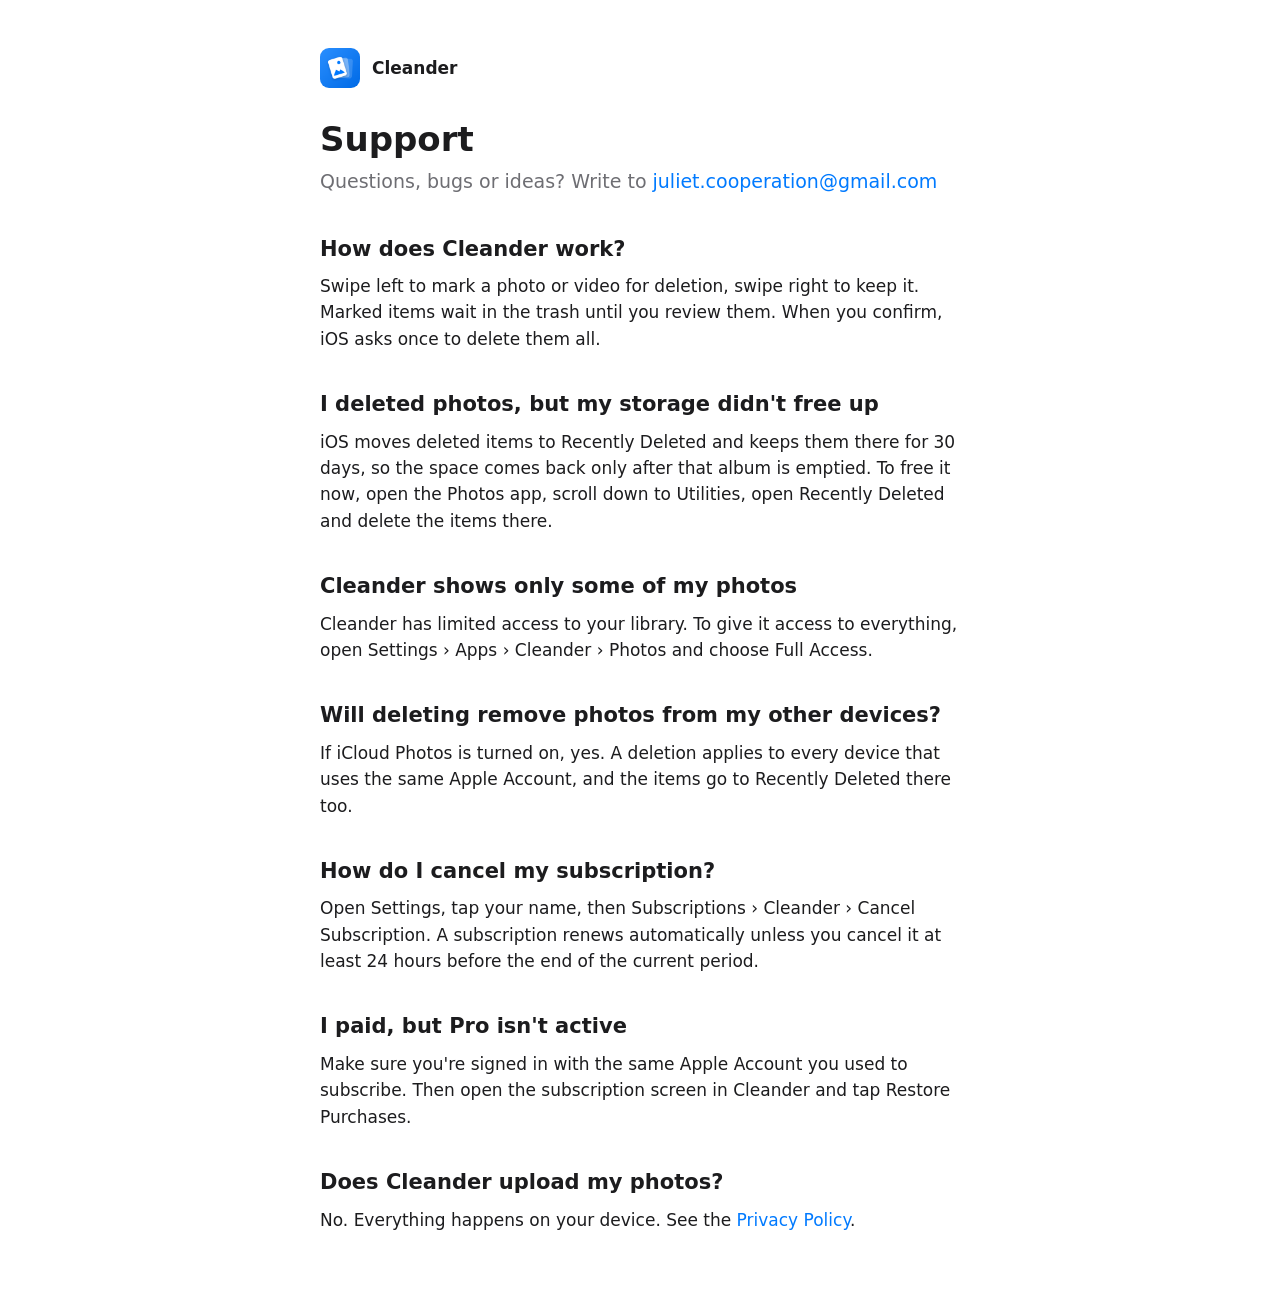
==== support/index.html @ 1b9e2544 "Add the landing, privacy policy and support pages Co-Authored-By: Claude Opus 5.5 <noreply@anthropic" ====
<!doctype html>
<html lang="en">
<head>
<meta charset="utf-8">
<meta name="viewport" content="width=device-width, initial-scale=1">
<title>Support – Cleander</title>
<link rel="icon" href="../icon.png">
<link rel="stylesheet" href="../style.css">
</head>
<body>
<main>
  <a class="brand" href="../"><img src="../icon.png" alt="">Cleander</a>
  <h1>Support</h1>
  <p class="lead">Questions, bugs or ideas? Write to <a href="mailto:juliet.cooperation@gmail.com">juliet.cooperation@gmail.com</a></p>

  <h2>How does Cleander work?</h2>
  <p>Swipe left to mark a photo or video for deletion, swipe right to keep it. Marked items wait in the trash until you review them. When you confirm, iOS asks once to delete them all.</p>

  <h2>I deleted photos, but my storage didn't free up</h2>
  <p>iOS moves deleted items to Recently Deleted and keeps them there for 30 days, so the space comes back only after that album is emptied. To free it now, open the Photos app, scroll down to Utilities, open Recently Deleted and delete the items there.</p>

  <h2>Cleander shows only some of my photos</h2>
  <p>Cleander has limited access to your library. To give it access to everything, open Settings › Apps › Cleander › Photos and choose Full Access.</p>

  <h2>Will deleting remove photos from my other devices?</h2>
  <p>If iCloud Photos is turned on, yes. A deletion applies to every device that uses the same Apple Account, and the items go to Recently Deleted there too.</p>

  <h2>How do I cancel my subscription?</h2>
  <p>Open Settings, tap your name, then Subscriptions › Cleander › Cancel Subscription. A subscription renews automatically unless you cancel it at least 24 hours before the end of the current period.</p>

  <h2>I paid, but Pro isn't active</h2>
  <p>Make sure you're signed in with the same Apple Account you used to subscribe. Then open the subscription screen in Cleander and tap Restore Purchases.</p>

  <h2>Does Cleander upload my photos?</h2>
  <p>No. Everything happens on your device. See the <a href="../privacy/">Privacy Policy</a>.</p>
</main>
</body>
</html>
---- style.css ----
:root {
  --bg: #FFFFFF;
  --text: #1C1C1E;
  --muted: #6E6E73;
  --line: #E5E5EA;
  --accent: #007AFF;
}

@media (prefers-color-scheme: dark) {
  :root {
    --bg: #000000;
    --text: #F2F2F7;
    --muted: #98989F;
    --line: #2C2C2E;
    --accent: #0A84FF;
  }
}

* { box-sizing: border-box; }

body {
  margin: 0;
  background: var(--bg);
  color: var(--text);
  font: 17px/1.55 -apple-system, BlinkMacSystemFont, "SF Pro Text", system-ui, sans-serif;
  -webkit-text-size-adjust: 100%;
}

main {
  max-width: 680px;
  margin: 0 auto;
  padding: 48px 20px 64px;
}

a { color: var(--accent); text-decoration: none; }
a:hover { text-decoration: underline; }

.brand {
  display: flex;
  align-items: center;
  gap: 12px;
  margin-bottom: 32px;
  color: var(--text);
  font-weight: 600;
}
.brand img { width: 40px; height: 40px; border-radius: 9px; }

h1 { font-size: 34px; line-height: 1.15; margin: 0 0 8px; }
h2 { font-size: 21px; margin: 36px 0 8px; }
p, ul { margin: 0 0 14px; }
ul { padding-left: 22px; }
li { margin-bottom: 6px; }

.lead { color: var(--muted); font-size: 19px; }
.updated { color: var(--muted); font-size: 15px; margin-bottom: 28px; }

.links { list-style: none; padding: 0; margin: 28px 0 0; border-top: 1px solid var(--line); }
.links li { margin: 0; border-bottom: 1px solid var(--line); }
.links a { display: block; padding: 14px 0; font-size: 19px; }

footer { margin-top: 48px; color: var(--muted); font-size: 15px; }
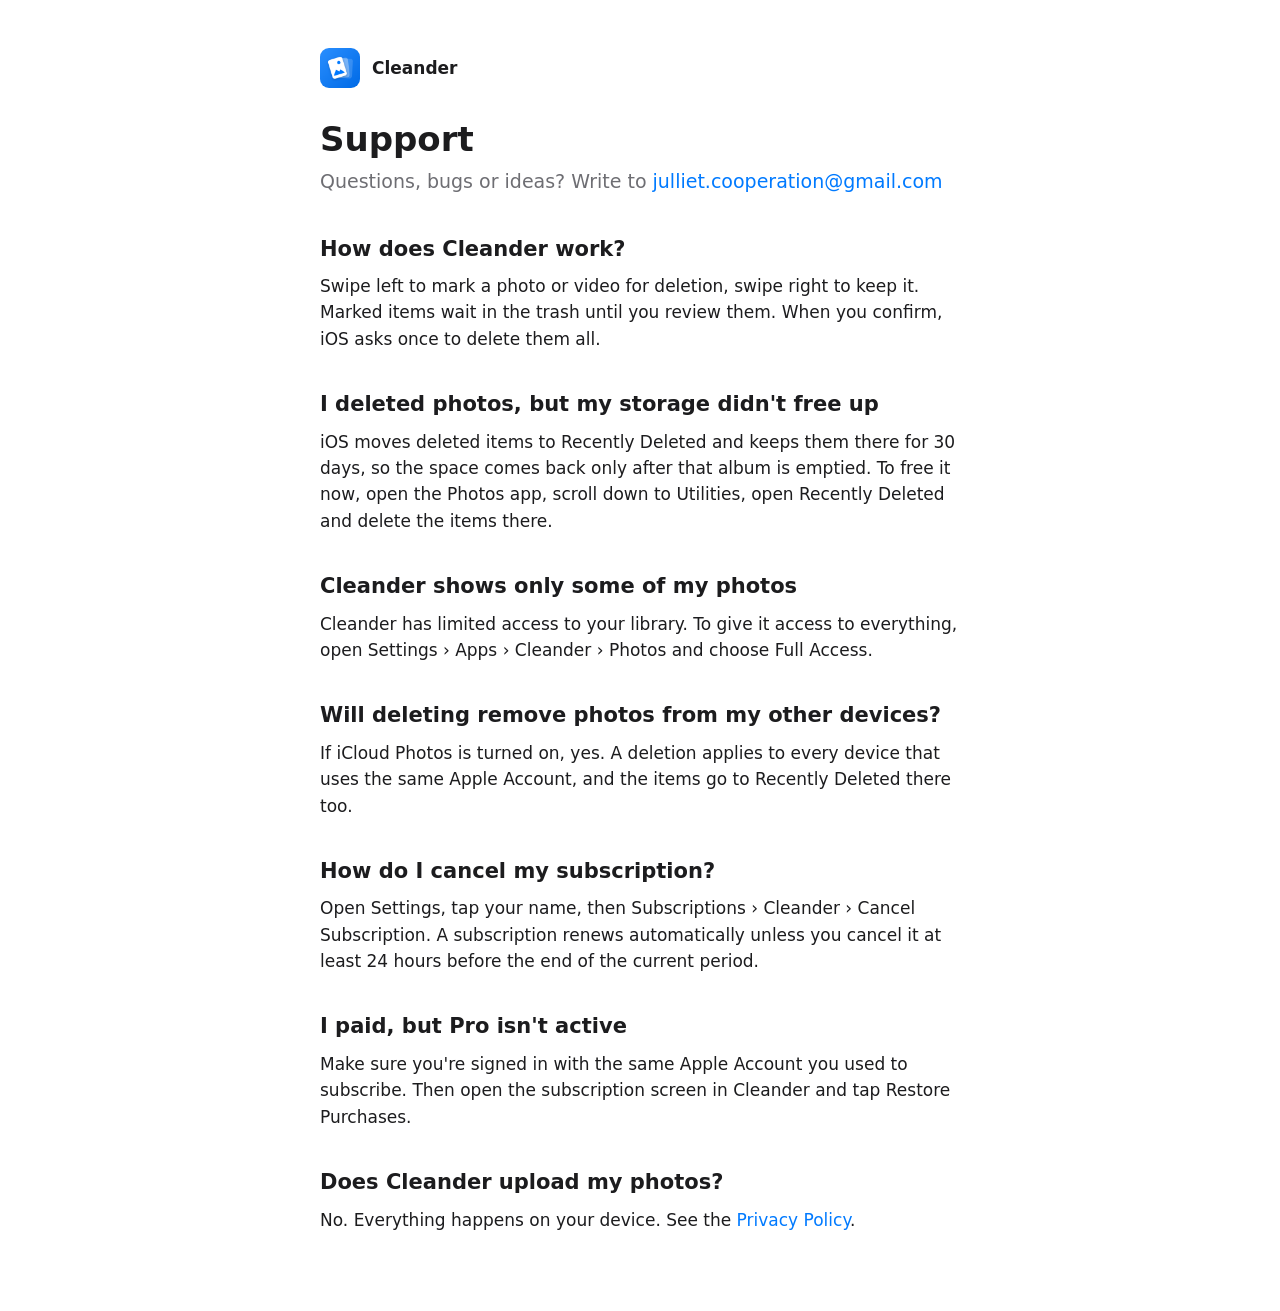
==== commit 4e212e0b: "Fix the support email address" ====
--- a/support/index.html
+++ b/support/index.html
@@ -11,7 +11,7 @@
 <main>
   <a class="brand" href="../"><img src="../icon.png" alt="">Cleander</a>
   <h1>Support</h1>
-  <p class="lead">Questions, bugs or ideas? Write to <a href="mailto:juliet.cooperation@gmail.com">juliet.cooperation@gmail.com</a></p>
+  <p class="lead">Questions, bugs or ideas? Write to <a href="mailto:julliet.cooperation@gmail.com">julliet.cooperation@gmail.com</a></p>
 
   <h2>How does Cleander work?</h2>
   <p>Swipe left to mark a photo or video for deletion, swipe right to keep it. Marked items wait in the trash until you review them. When you confirm, iOS asks once to delete them all.</p>
